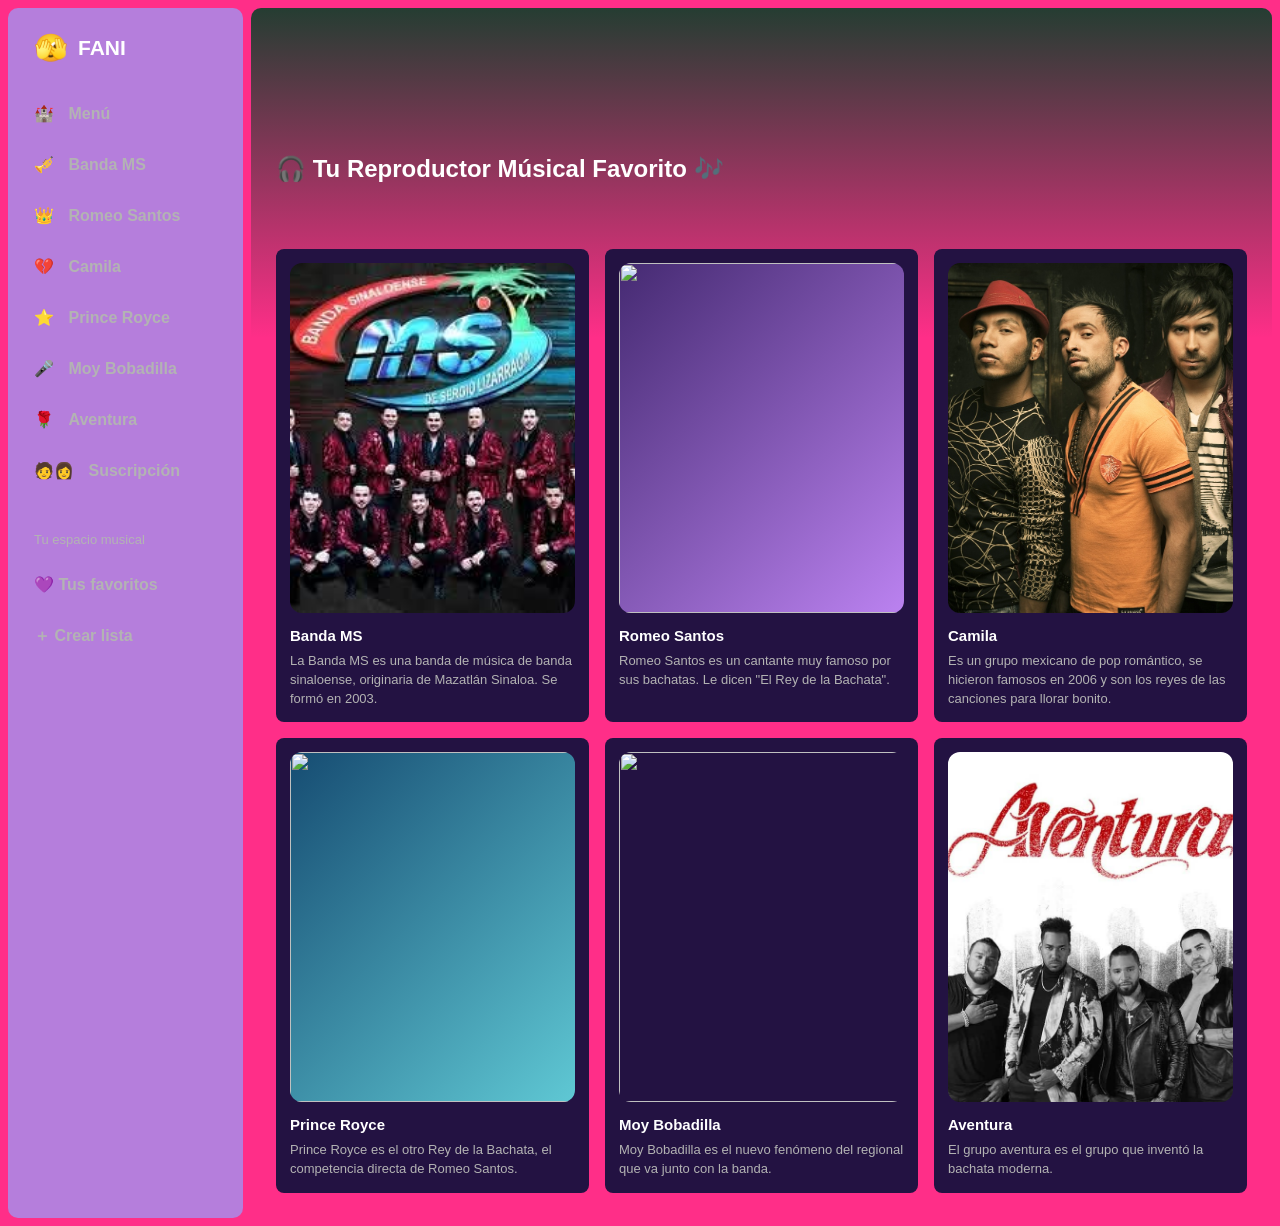
==== index.html @ 831e04ee "Add files via upload" ====
<!DOCTYPE html>
<html lang="es">
<head>
  <meta charset="UTF-8">
  <meta name="viewport" content="width=device-width, initial-scale=1.0">
  <title> Plantilla musical </title>
  <link rel="stylesheet" href="estilos.css">
</head>
<body>
  <div class="app">
    <aside class="sidebar">
       <div class="logo"> 🫣 <span> FANI </span></div>
      <nav aria-label="Menú principal">
        <a href="index.html"> 🏰 <span> Menú </span></a>
        <a href="Banda MS.html"> 🎺 <span> Banda MS </span></a>
        <a href="Romeo Santos.html"> 👑 <span> Romeo Santos </span></a>
        <a href="Camila.html"> 💔 <span> Camila </span></a>
        <a href="Prince Royce.html"> ⭐ <span> Prince Royce </span></a>
        <a href="Moy Bobadilla.html"> 🎤 <span> Moy Bobadilla </span></a>
        <a href="Aventura.html"> 🌹 <span> Aventura </span></a>
        <a href="formulario original.html"> 🧑👩 <span> Suscripción </span></a>
      </nav>
      <div class="sidebar-bottom">
        <p>Tu espacio musical</p>
        <a href="#"> 💜 Tus favoritos</a>
        <a href="#">＋ Crear lista</a>
      </div>
    </aside>

    <main class="main">
      <header class="topbar">
      </header>

      <section class="welcome">
        <p> <h2> 🎧 Tu Reproductor Músical Favorito 🎶 </h2></p>
      </section>
      <section class="content-section">
        <div class="cards">
          <article class="music-card"><div class="cover cover-one"><img src="banda ms.jpeg" height="200" width="200"></div><h3> Banda MS </h3><p> La Banda MS es una banda de música de banda sinaloense, originaria de Mazatlán Sinaloa. Se formó en 2003.</p></article>
          <article class="music-card"><div class="cover cover-two"><img src="romeo santos.jpeg" height="200" width="200"></div><h3> Romeo Santos </h3><p> Romeo Santos es un cantante muy famoso por sus bachatas. Le dicen "El Rey de la Bachata".</p></article>
          <article class="music-card"><div class="cover cover-three"><img src="camila.jpeg" height="200" width="200"></div><h3> Camila </h3><p> Es un grupo mexicano de pop romántico, se hicieron famosos en 2006 y son los reyes de las canciones para llorar bonito.</p></article>
          <article class="music-card"><div class="cover cover-four"><img src="prince royce.jpeg" height="200" width="200"></div><h3> Prince Royce </h3><p>Prince Royce es el otro Rey de la Bachata, el competencia directa de Romeo Santos.</p></article>
          <article class="music-card"><div class="cover cover-five"><img src="moy bobadilla.jpeg" height="300" width="300"></div><h3> Moy Bobadilla </h3><p> Moy Bobadilla es el nuevo fenómeno del regional que va junto con la banda.</p></article>
          <article class="music-card"><div class="cover cover-one"><img src="aventura.jpeg" height="200" width="200"></div><h3> Aventura </h3><p> El grupo aventura es el grupo que inventó la bachata moderna.</p></article>
        </div>
      </section>

    </main>
  </div>
  <script src="script.js"></script>
</body>
</html>
---- estilos.css ----
/* Plantilla responsiva inspirada en una interfaz musical.
   Archivo CSS externo: estilos.css */

:root {
  --background: #ff2e88;
  --sidebar: #b57edc;
  --surface: #2d1552;
  --surface-hover: #3d1a8a;
  --text: #ffffff;
  --muted: #b3b3b3;
  --green: #a855f6;  
}

* { box-sizing: border-box; }

body {
  margin: 0;
  background: var(--background);
  color: var(--text);
  font-family: Arial, Helvetica, sans-serif;
}

button, a { font: inherit; }
a { color: inherit; text-decoration: none; }
button { cursor: pointer; }

.app {
  display: grid;
  grid-template-columns: 235px minmax(0, 1fr);
  gap: 8px;
  min-height: calc(100vh - 90px);
  padding: 8px;
}

.sidebar {
  background: var(--sidebar);
  border-radius: 10px;
  padding: 24px 16px;
  display: flex;
  flex-direction: column;
  gap: 28px;
}

.logo {
  display: flex;
  align-items: center;
  gap: 10px;
  font-size: 27px;
  font-weight: 800;
  padding: 0 10px;
}
.logo span { font-size: 21px; }

.sidebar nav, .sidebar-bottom {
  display: grid;
  gap: 8px;
}
.sidebar nav a, .sidebar-bottom a {
  color: var(--muted);
  padding: 12px 10px;
  border-radius: 6px;
  font-weight: 700;
}
.sidebar nav a span { margin-left: 10px; }
.sidebar nav a:hover, .sidebar-bottom a:hover,
.sidebar nav a.active { color: var(--text); background: #202020; }
.sidebar-bottom { margin-top: 4px; }
.sidebar-bottom p {
  margin: 0;
  padding: 8px 10px;
  color: var(--muted);
  font-size: 13px;
}

.main {
  min-width: 0;
  background: linear-gradient(180deg, #253d32 0, var(--background) 330px);
  border-radius: 10px;
  padding: 0 24px 32px;
  overflow: hidden;
}

.topbar {
  min-height: 72px;
  display: flex;
  justify-content: space-between;
  align-items: center;
  gap: 16px;
}
.arrows, .account { display: flex; align-items: center; gap: 10px; }
.arrows button {
  border: 0;
  border-radius: 50%;
  width: 34px;
  height: 34px;
  color: white;
  background: #080808;
  font-size: 25px;
}
.account button {
  border: 0;
  border-radius: 24px;
  background: transparent;
  color: var(--muted);
  padding: 12px 16px;
  font-weight: 700;
}
.account button:hover { color: white; transform: scale(1.03); }
.account .login { background: white; color: #111; }

.welcome { padding: 30px 0 24px; }
.eyebrow { color: var(--green); font-size: 12px; letter-spacing: 2px; font-weight: 800; }
h1 { font-size: clamp(32px, 5vw, 54px); margin: 10px 0; }
.welcome p:last-child { color: var(--muted); line-height: 1.6; }

.content-section { margin-top: 22px; }
.section-heading { display: flex; justify-content: space-between; align-items: center; gap: 12px; }
.section-heading h2 { font-size: 22px; margin: 0 0 16px; }
.section-heading a { color: var(--muted); font-size: 13px; }
.section-heading a:hover { text-decoration: underline; }

.cards {
  display: grid;
  grid-template-columns: repeat(3, minmax(0, 1fr));
  gap: 16px;
}
.music-card {
  min-width: 0;
  padding: 14px;
  background: #231242;
  border-radius: 8px;
  transition: background .2s ease, transform .2s ease;
}
.music-card:hover { background: var(--surface-hover); transform: translateY(-2px); }
.cover {
  aspect-ratio: 1;
  border-radius: 8px;
  display: grid;
  place-items: center;
  font-size: clamp(40px, 6vw, 72px);
  color: white;
  margin-bottom: 14px;
}
.cover-one { background: linear-gradient(135deg, #57feff, #2554c7); }
.cover-two { background: linear-gradient(135deg, #452a72, #bb82f0); }
.cover-three { background: linear-gradient(135deg, #9b3c26, #f5a35d); }
.cover-four { background: linear-gradient(135deg, #164c72, #5fc8d4); }
.music-card h3 { font-size: 15px; margin: 0 0 8px; }
.music-card p { color: var(--muted); font-size: 13px; line-height: 1.45; margin: 0; }
.empty-panel {
  border: 1px dashed #555;
  border-radius: 8px;
  padding: 24px;
  color: var(--muted);
  line-height: 1.5;
}
music-card 
{padding: 0
width:100%;}
.cover{
  width: 100%;
  height:350px;
  padding: 0
  background:none;
  border-radius:12px;
  overflow:hidden;
}

.cover img {
  width: 100%;
  height:100%;
  object-fit:cover;
  display:block; 
} 

.player {
  position: fixed;
  z-index: 5;
  bottom: 0;
  left: 0;
  right: 0;
  height: 82px;
  padding: 12px 20px;
  display: grid;
  grid-template-columns: 1fr 1.2fr 1fr;
  align-items: center;
  gap: 20px;
  background: #090909;
  border-top: 1px solid #252525;
}
.now-playing { display: flex; align-items: center; gap: 12px; min-width: 0; }
.mini-cover {
  width: 48px;
  height: 48px;
  flex: 0 0 auto;
  display: grid;
  place-items: center;
  background: #245b42;
  border-radius: 4px;
  font-size: 24px;
}
.now-playing strong, .now-playing small { display: block; overflow: hidden; text-overflow: ellipsis; white-space: nowrap; }
.now-playing strong { font-size: 12px; }
.now-playing small { margin-top: 5px; font-size: 11px; color: var(--muted); }
.player-controls { max-width: 520px; width: 100%; justify-self: center; }
.control-buttons { display: flex; align-items: center; justify-content: center; gap: 18px; margin-bottom: 8px; }
.control-buttons button { color: #ddd; background: transparent; border: 0; }
.control-buttons .play {
  background: white; color: #111; border-radius: 50%;
  width: 30px; height: 30px; font-size: 12px;
}
.progress, .volume-line { height: 4px; background: #555; border-radius: 10px; overflow: hidden; }
.progress span { display: block; width: 28%; height: 100%; background: var(--green); }
.volume { display: flex; justify-content: flex-end; align-items: center; gap: 10px; color: var(--muted); }
.volume-line { width: 90px; }

@media (max-width: 1000px) {
  .app { grid-template-columns: 190px minmax(0, 1fr); }
  .cards { grid-template-columns: repeat(2, minmax(0, 1fr)); }
  .main { padding-inline: 18px; }
}

@media (max-width: 620px) {
  .app { display: block; padding: 6px; min-height: calc(100vh - 78px); }
  .sidebar {
    border-radius: 10px 10px 0 0;
    padding: 12px;
    gap: 10px;
  }
  .logo { font-size: 22px; }
  .logo span { font-size: 18px; }
  .sidebar nav { display: flex; gap: 6px; }
  .sidebar nav a { flex: 1; text-align: center; padding: 10px 4px; font-size: 13px; }
  .sidebar nav a span { margin-left: 4px; }
  .sidebar-bottom { display: none; }
  .main { border-radius: 0 0 10px 10px; padding: 0 14px 110px; }
  .topbar { min-height: 58px; }
  .account { gap: 2px; }
  .account button { padding: 10px 8px; font-size: 12px; }
  .welcome { padding-top: 22px; }
  .cards { grid-template-columns: repeat(2, minmax(0, 1fr)); gap: 10px; }
  .music-card { padding: 10px; }
  .section-heading h2 { font-size: 19px; }
  .player {
    height: 72px;
    grid-template-columns: 1fr auto;
    padding: 8px 12px;
    gap: 10px;
  }
  .player-controls { width: 120px; }
  .control-buttons { margin: 0; gap: 10px; }
  .progress, .volume { display: none; }
  .mini-cover { width: 42px; height: 42px; }
  .now-playing strong { max-width: 150px; }
}

@media (max-width: 360px) {
  .sidebar nav a { font-size: 11px; }
  .cards { grid-template-columns: 1fr; }
  .account button { font-size: 11px; }
}
.main {
  padding:25px;
  background:linear-gradient(180deg,#of4c4c, #1a1a2e);

}
 horizontal{
  display: flex;
  flex-direction: row; /* horizontal*/
  gap: 15px;
  overflow-x: auto;
  padding:20px;
  justify-content: flex-start;

}
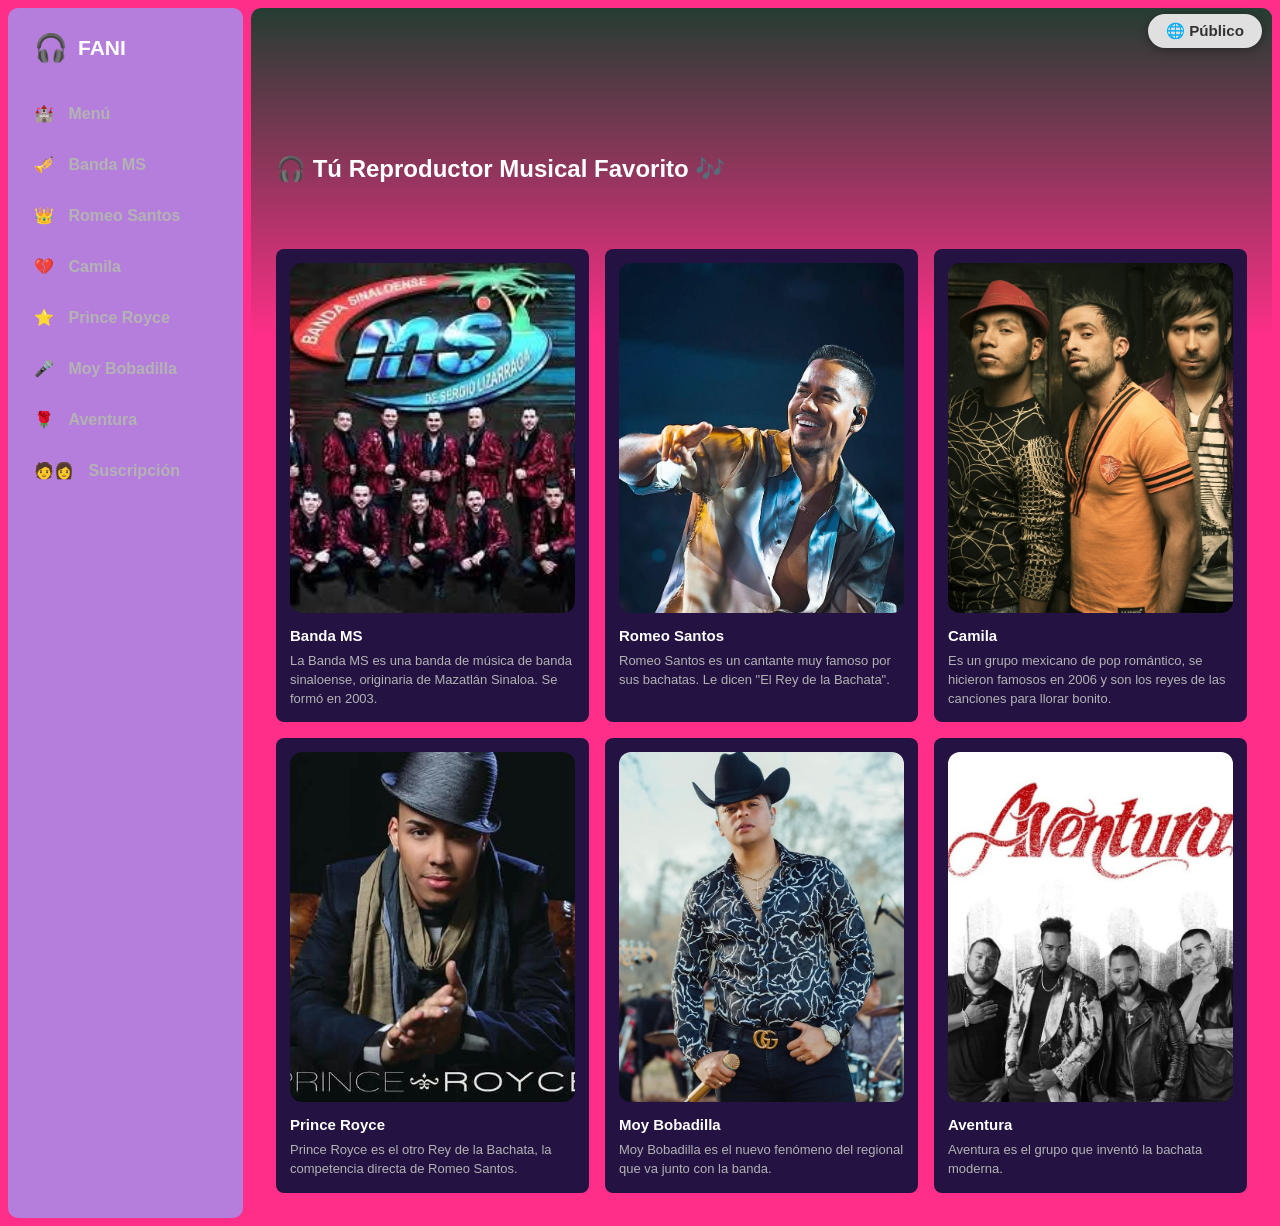
==== commit fba96021: "Add files via upload" ====
--- a/index.html
+++ b/index.html
@@ -9,7 +9,7 @@
 <body>
   <div class="app">
     <aside class="sidebar">
-       <div class="logo"> 🫣 <span> FANI </span></div>
+       <div class="logo">🎧 <span> FANI </span></div>
       <nav aria-label="Menú principal">
         <a href="index.html"> 🏰 <span> Menú </span></a>
         <a href="Banda MS.html"> 🎺 <span> Banda MS </span></a>
@@ -20,11 +20,7 @@
         <a href="Aventura.html"> 🌹 <span> Aventura </span></a>
         <a href="formulario original.html"> 🧑👩 <span> Suscripción </span></a>
       </nav>
-      <div class="sidebar-bottom">
-        <p>Tu espacio musical</p>
-        <a href="#"> 💜 Tus favoritos</a>
-        <a href="#">＋ Crear lista</a>
-      </div>
+      
     </aside>
 
     <main class="main">
@@ -32,16 +28,16 @@
       </header>
 
       <section class="welcome">
-        <p> <h2> 🎧 Tu Reproductor Músical Favorito 🎶 </h2></p>
+        <p> <h2> 🎧 Tú Reproductor Musical Favorito 🎶 </h2></p>
       </section>
       <section class="content-section">
         <div class="cards">
           <article class="music-card"><div class="cover cover-one"><img src="banda ms.jpeg" height="200" width="200"></div><h3> Banda MS </h3><p> La Banda MS es una banda de música de banda sinaloense, originaria de Mazatlán Sinaloa. Se formó en 2003.</p></article>
           <article class="music-card"><div class="cover cover-two"><img src="romeo santos.jpeg" height="200" width="200"></div><h3> Romeo Santos </h3><p> Romeo Santos es un cantante muy famoso por sus bachatas. Le dicen "El Rey de la Bachata".</p></article>
           <article class="music-card"><div class="cover cover-three"><img src="camila.jpeg" height="200" width="200"></div><h3> Camila </h3><p> Es un grupo mexicano de pop romántico, se hicieron famosos en 2006 y son los reyes de las canciones para llorar bonito.</p></article>
-          <article class="music-card"><div class="cover cover-four"><img src="prince royce.jpeg" height="200" width="200"></div><h3> Prince Royce </h3><p>Prince Royce es el otro Rey de la Bachata, el competencia directa de Romeo Santos.</p></article>
+          <article class="music-card"><div class="cover cover-four"><img src="prince royce.jpeg" height="200" width="200"></div><h3> Prince Royce </h3><p>Prince Royce es el otro Rey de la Bachata, la competencia directa de Romeo Santos.</p></article>
           <article class="music-card"><div class="cover cover-five"><img src="moy bobadilla.jpeg" height="300" width="300"></div><h3> Moy Bobadilla </h3><p> Moy Bobadilla es el nuevo fenómeno del regional que va junto con la banda.</p></article>
-          <article class="music-card"><div class="cover cover-one"><img src="aventura.jpeg" height="200" width="200"></div><h3> Aventura </h3><p> El grupo aventura es el grupo que inventó la bachata moderna.</p></article>
+          <article class="music-card"><div class="cover cover-one"><img src="aventura.jpeg" height="200" width="200"></div><h3> Aventura </h3><p> Aventura es el grupo que inventó la bachata moderna.</p></article>
         </div>
       </section>
 
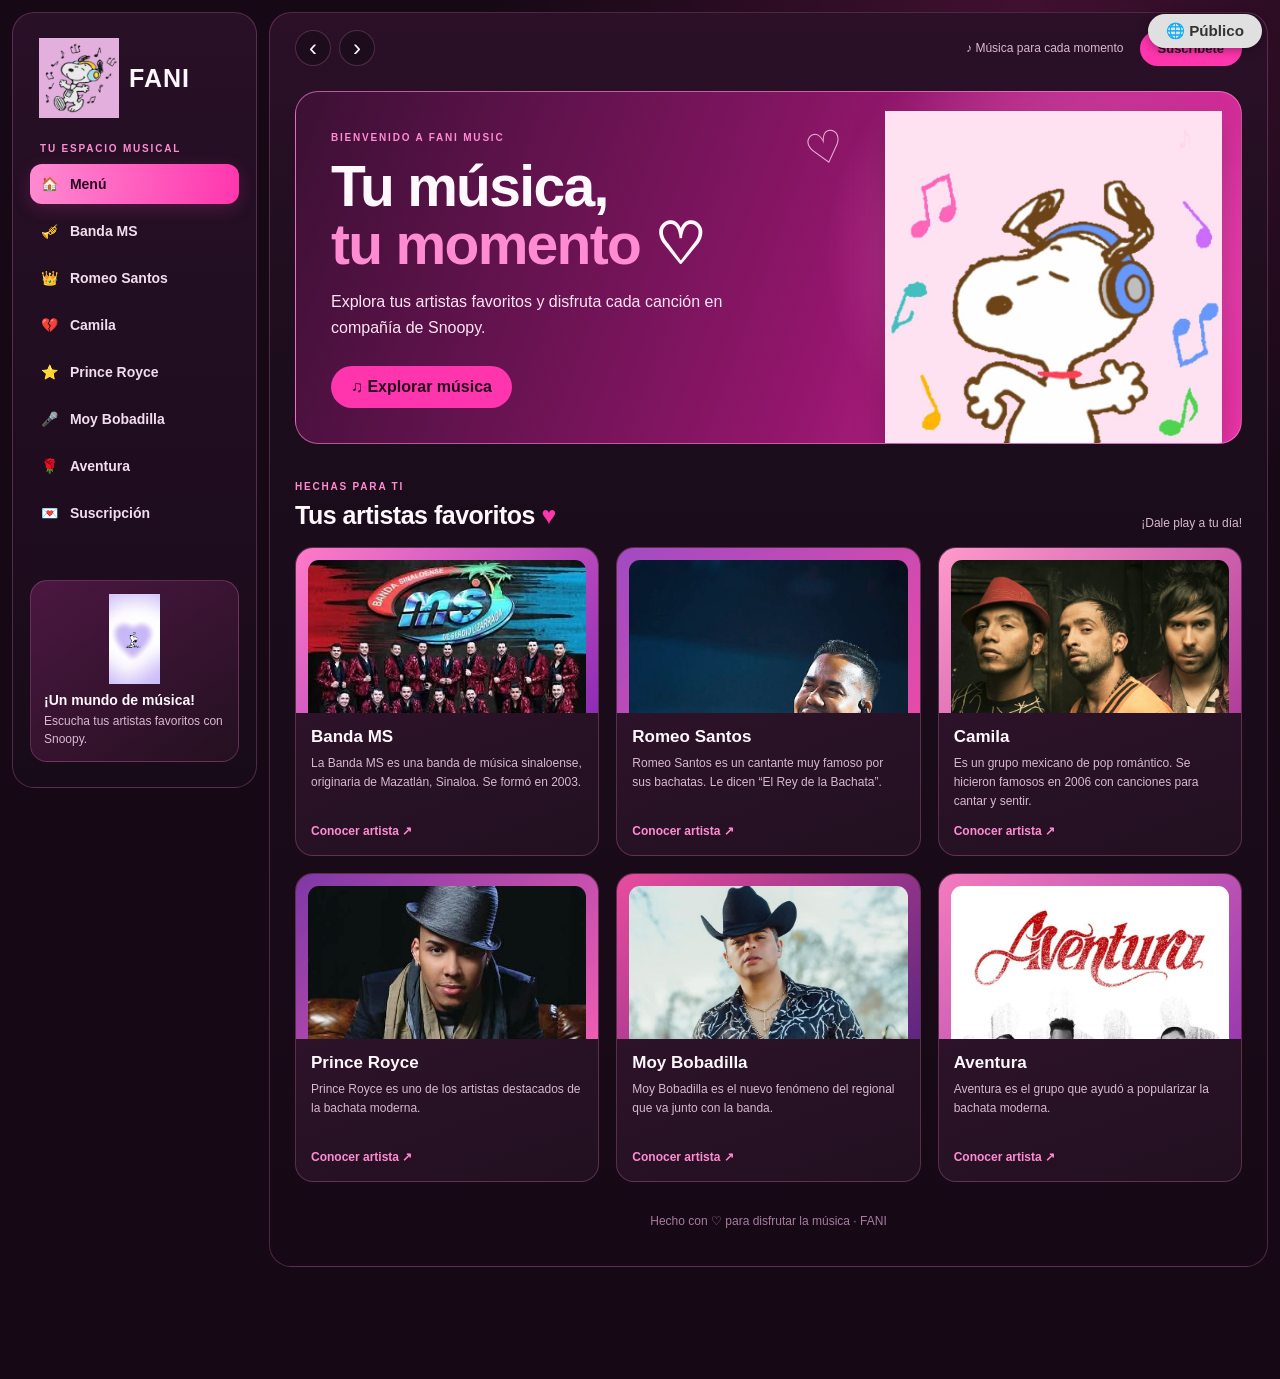
==== commit 297386a0: "Add files via upload" ====
--- a/index.html
+++ b/index.html
@@ -3,46 +3,141 @@
 <head>
   <meta charset="UTF-8">
   <meta name="viewport" content="width=device-width, initial-scale=1.0">
-  <title> Plantilla musical </title>
+  <title>FANI | Spotify Snoopy</title>
   <link rel="stylesheet" href="estilos.css">
 </head>
 <body>
   <div class="app">
     <aside class="sidebar">
-       <div class="logo">🎧 <span> FANI </span></div>
+      <div class="logo"><img src="snoopy.jpeg" alt="Snoopy con audífonos" width="80" height="80"> <span>FANI</span></div>
+
+      <p class="menu-label">TU ESPACIO MUSICAL</p>
       <nav aria-label="Menú principal">
-        <a href="index.html"> 🏰 <span> Menú </span></a>
-        <a href="Banda MS.html"> 🎺 <span> Banda MS </span></a>
-        <a href="Romeo Santos.html"> 👑 <span> Romeo Santos </span></a>
-        <a href="Camila.html"> 💔 <span> Camila </span></a>
-        <a href="Prince Royce.html"> ⭐ <span> Prince Royce </span></a>
-        <a href="Moy Bobadilla.html"> 🎤 <span> Moy Bobadilla </span></a>
-        <a href="Aventura.html"> 🌹 <span> Aventura </span></a>
-        <a href="formulario original.html"> 🧑👩 <span> Suscripción </span></a>
+        <a class="active" href="index.html">🏠 <span>Menú</span></a>
+        <a href="Banda MS.html">🎺 <span>Banda MS</span></a>
+        <a href="Romeo Santos.html">👑 <span>Romeo Santos</span></a>
+        <a href="Camila.html">💔 <span>Camila</span></a>
+        <a href="Prince Royce.html">⭐ <span>Prince Royce</span></a>
+        <a href="Moy Bobadilla.html">🎤 <span>Moy Bobadilla</span></a>
+        <a href="Aventura.html">🌹 <span>Aventura</span></a>
+        <a href="formulario original.html">💌 <span>Suscripción</span></a>
       </nav>
-      
+
+      <div class="sidebar-note">
+        <img src="snoopy yo.jpeg" alt="Snoopy con audífonos">
+        <strong>¡Un mundo de música!</strong>
+        <p>Escucha tus artistas favoritos con Snoopy.</p>
+      </div>
     </aside>
 
     <main class="main">
       <header class="topbar">
+        <div class="arrows">
+          <button type="button" aria-label="Atrás">‹</button>
+          <button type="button" aria-label="Adelante">›</button>
+        </div>
+        <div class="topbar-right">
+          <span class="top-tag">♪ Música para cada momento</span>
+          <a class="subscribe" href="formulario original.html">Suscríbete</a>
+        </div>
       </header>
 
       <section class="welcome">
-        <p> <h2> 🎧 Tú Reproductor Musical Favorito 🎶 </h2></p>
+        <div class="welcome-copy">
+          <span class="eyebrow">BIENVENIDO A FANI MUSIC</span>
+          <h1>Tu música,<br><em>tu momento</em> ♡</h1>
+          <p>Explora tus artistas favoritos y disfruta cada canción en compañía de Snoopy.</p>
+          <a class="listen-button" href="#favoritos">♫ Explorar música</a>
+        </div>
+        <img class="hero-snoopy" src="mi snoopy.jpeg" alt="Snoopy y Woodstock disfrutando de la música">
+        <span class="floating-heart heart-one">♡</span>
+        <span class="floating-heart heart-two">♪</span>
       </section>
-      <section class="content-section">
+
+      <section class="content-section" id="favoritos">
+        <div class="section-heading">
+          <div>
+            <span class="eyebrow">HECHAS PARA TI</span>
+            <h2>Tus artistas favoritos <span>♥</span></h2>
+          </div>
+          <span class="section-note">¡Dale play a tu día!</span>
+        </div>
+
         <div class="cards">
-          <article class="music-card"><div class="cover cover-one"><img src="banda ms.jpeg" height="200" width="200"></div><h3> Banda MS </h3><p> La Banda MS es una banda de música de banda sinaloense, originaria de Mazatlán Sinaloa. Se formó en 2003.</p></article>
-          <article class="music-card"><div class="cover cover-two"><img src="romeo santos.jpeg" height="200" width="200"></div><h3> Romeo Santos </h3><p> Romeo Santos es un cantante muy famoso por sus bachatas. Le dicen "El Rey de la Bachata".</p></article>
-          <article class="music-card"><div class="cover cover-three"><img src="camila.jpeg" height="200" width="200"></div><h3> Camila </h3><p> Es un grupo mexicano de pop romántico, se hicieron famosos en 2006 y son los reyes de las canciones para llorar bonito.</p></article>
-          <article class="music-card"><div class="cover cover-four"><img src="prince royce.jpeg" height="200" width="200"></div><h3> Prince Royce </h3><p>Prince Royce es el otro Rey de la Bachata, la competencia directa de Romeo Santos.</p></article>
-          <article class="music-card"><div class="cover cover-five"><img src="moy bobadilla.jpeg" height="300" width="300"></div><h3> Moy Bobadilla </h3><p> Moy Bobadilla es el nuevo fenómeno del regional que va junto con la banda.</p></article>
-          <article class="music-card"><div class="cover cover-one"><img src="aventura.jpeg" height="200" width="200"></div><h3> Aventura </h3><p> Aventura es el grupo que inventó la bachata moderna.</p></article>
+          <article class="music-card">
+            <div class="cover cover-one">
+              <img src="banda ms.jpeg" alt="Banda MS">
+            </div>
+            <div class="card-info">
+              <h3>Banda MS</h3>
+              <p>La Banda MS es una banda de música sinaloense, originaria de Mazatlán, Sinaloa. Se formó en 2003.</p>
+              <a class="card-link" href="Banda MS.html">Conocer artista ↗</a>
+            </div>
+          </article>
+
+          <article class="music-card">
+            <div class="cover cover-two">
+              <img src="romeo santos.jpeg" alt="Romeo Santos">
+            </div>
+            <div class="card-info">
+              <h3>Romeo Santos</h3>
+              <p>Romeo Santos es un cantante muy famoso por sus bachatas. Le dicen “El Rey de la Bachata”.</p>
+              <a class="card-link" href="Romeo Santos.html">Conocer artista ↗</a>
+            </div>
+          </article>
+
+          <article class="music-card">
+            <div class="cover cover-three">
+              <img src="camila.jpeg" alt="Camila">
+            </div>
+            <div class="card-info">
+              <h3>Camila</h3>
+              <p>Es un grupo mexicano de pop romántico. Se hicieron famosos en 2006 con canciones para cantar y sentir.</p>
+              <a class="card-link" href="Camila.html">Conocer artista ↗</a>
+            </div>
+          </article>
+
+          <article class="music-card">
+            <div class="cover cover-four">
+              <img src="prince royce.jpeg" alt="Prince Royce">
+            </div>
+            <div class="card-info">
+              <h3>Prince Royce</h3>
+              <p>Prince Royce es uno de los artistas destacados de la bachata moderna.</p>
+              <a class="card-link" href="Prince Royce.html">Conocer artista ↗</a>
+            </div>
+          </article>
+
+          <article class="music-card">
+            <div class="cover cover-five">
+              <img src="moy bobadilla.jpeg" alt="Moy Bobadilla">
+            </div>
+            <div class="card-info">
+              <h3>Moy Bobadilla</h3>
+              <p>Moy Bobadilla es el nuevo fenómeno del regional que va junto con la banda.</p>
+              <a class="card-link" href="Moy Bobadilla.html">Conocer artista ↗</a>
+            </div>
+          </article>
+
+          <article class="music-card">
+            <div class="cover cover-six">
+              <img src="aventura.jpeg" alt="Aventura">
+            </div>
+            <div class="card-info">
+              <h3>Aventura</h3>
+              <p>Aventura es el grupo que ayudó a popularizar la bachata moderna.</p>
+              <a class="card-link" href="Aventura.html">Conocer artista ↗</a>
+            </div>
+          </article>
         </div>
       </section>
 
+      <footer class="footer">Hecho con ♡ para disfrutar la música · FANI</footer>
     </main>
   </div>
+
+  
+
   <script src="script.js"></script>
 </body>
-</html>
+</html>
--- a/estilos.css
+++ b/estilos.css
@@ -1,275 +1,348 @@
-/* Plantilla responsiva inspirada en una interfaz musical.
-   Archivo CSS externo: estilos.css */
-
+/* FANI MUSIC — tema Snoopy rosa y fucsia */
 :root {
-  --background: #ff2e88;
-  --sidebar: #b57edc;
-  --surface: #2d1552;
-  --surface-hover: #3d1a8a;
-  --text: #ffffff;
-  --muted: #b3b3b3;
-  --green: #a855f6;  
+  --bg: #160815;
+  --panel: #241020;
+  --panel2: #32132c;
+  --pink: #ff35ad;
+  --pink-light: #ff8bd2;
+  --purple: #9d39c8;
+  --white: #fff8fd;
+  --muted: #d9b8d1;
+  --line: rgba(255, 139, 210, .24);
 }
 
 * { box-sizing: border-box; }
-
+html { scroll-behavior: smooth; }
 body {
   margin: 0;
-  background: var(--background);
-  color: var(--text);
-  font-family: Arial, Helvetica, sans-serif;
-}
-
-button, a { font: inherit; }
+  padding-bottom: 100px;
+  color: var(--white);
+  background:
+    radial-gradient(circle at 80% 0%, rgba(255, 53, 173, .18), transparent 32%),
+    var(--bg);
+  font-family: "Segoe UI", Arial, sans-serif;
+}
 a { color: inherit; text-decoration: none; }
-button { cursor: pointer; }
+button { font: inherit; cursor: pointer; }
 
 .app {
   display: grid;
-  grid-template-columns: 235px minmax(0, 1fr);
-  gap: 8px;
-  min-height: calc(100vh - 90px);
-  padding: 8px;
+  grid-template-columns: 245px minmax(0, 1fr);
+  gap: 12px;
+  min-height: calc(100vh - 100px);
+  padding: 12px;
 }
 
 .sidebar {
-  background: var(--sidebar);
-  border-radius: 10px;
-  padding: 24px 16px;
+  position: sticky;
+  top: 12px;
+  height: calc(100vh - 124px);
+  min-height: 580px;
   display: flex;
   flex-direction: column;
-  gap: 28px;
-}
-
+  gap: 20px;
+  padding: 25px 17px;
+  border: 1px solid var(--line);
+  border-radius: 22px;
+  background: linear-gradient(180deg, #281027, #180b19);
+}
 .logo {
   display: flex;
   align-items: center;
   gap: 10px;
-  font-size: 27px;
+  padding: 0 9px;
+  color: var(--pink);
+  font-size: 30px;
+  font-weight: 900;
+}
+.logo span { color: var(--white); font-size: 25px; letter-spacing: 1px; }
+.menu-label, .eyebrow {
+  color: var(--pink-light);
+  font-size: 10px;
   font-weight: 800;
-  padding: 0 10px;
-}
-.logo span { font-size: 21px; }
-
-.sidebar nav, .sidebar-bottom {
-  display: grid;
-  gap: 8px;
-}
-.sidebar nav a, .sidebar-bottom a {
-  color: var(--muted);
-  padding: 12px 10px;
-  border-radius: 6px;
-  font-weight: 700;
-}
-.sidebar nav a span { margin-left: 10px; }
-.sidebar nav a:hover, .sidebar-bottom a:hover,
-.sidebar nav a.active { color: var(--text); background: #202020; }
-.sidebar-bottom { margin-top: 4px; }
-.sidebar-bottom p {
-  margin: 0;
-  padding: 8px 10px;
-  color: var(--muted);
-  font-size: 13px;
-}
+  letter-spacing: 1.8px;
+}
+.menu-label { margin: 5px 10px -10px; }
+.sidebar nav { display: grid; gap: 7px; }
+.sidebar nav a {
+  padding: 12px 11px;
+  border-radius: 12px;
+  color: #f3dced;
+  font-size: 14px;
+  font-weight: 650;
+  transition: .2s;
+}
+.sidebar nav a span { margin-left: 8px; }
+.sidebar nav a:hover, .sidebar nav a.active {
+  color: #260b20;
+  background: linear-gradient(100deg, var(--pink-light), var(--pink));
+  box-shadow: 0 5px 18px rgba(255, 53, 173, .2);
+}
+.sidebar-note {
+  margin-top: auto;
+  padding: 13px;
+  border: 1px solid var(--line);
+  border-radius: 17px;
+  background: linear-gradient(145deg, #4b1741, #241020);
+}
+.sidebar-note img {
+  display: block;
+  width: 100%;
+  height: 90px;
+  object-fit: contain;
+  border-radius: 10px;
+}
+.sidebar-note strong { display: block; margin-top: 8px; font-size: 14px; }
+.sidebar-note p { margin: 5px 0 0; color: var(--muted); font-size: 12px; line-height: 1.45; }
 
 .main {
   min-width: 0;
-  background: linear-gradient(180deg, #253d32 0, var(--background) 330px);
-  border-radius: 10px;
-  padding: 0 24px 32px;
+  padding: 0 25px 30px;
   overflow: hidden;
-}
-
+  border: 1px solid var(--line);
+  border-radius: 22px;
+  background: linear-gradient(180deg, #2b1028 0, #1b0d1b 380px, #160815 100%);
+}
 .topbar {
-  min-height: 72px;
-  display: flex;
+  min-height: 70px;
+  display: flex;
+  align-items: center;
   justify-content: space-between;
+  gap: 15px;
+}
+.arrows { display: flex; gap: 8px; }
+.arrows button {
+  width: 36px;
+  height: 36px;
+  border: 1px solid var(--line);
+  border-radius: 50%;
+  color: var(--white);
+  background: #1c0c1c;
+  font-size: 24px;
+}
+.arrows button:hover { background: var(--pink); color: #21091d; }
+.topbar-right { display: flex; align-items: center; gap: 16px; }
+.top-tag { color: var(--muted); font-size: 12px; }
+.subscribe {
+  padding: 10px 18px;
+  border-radius: 25px;
+  color: #260b20;
+  background: var(--pink);
+  font-size: 13px;
+  font-weight: 800;
+}
+.subscribe:hover, .listen-button:hover { background: var(--pink-light); }
+
+.welcome {
+  position: relative;
+  isolation: isolate;
+  display: flex;
   align-items: center;
-  gap: 16px;
-}
-.arrows, .account { display: flex; align-items: center; gap: 10px; }
-.arrows button {
-  border: 0;
-  border-radius: 50%;
-  width: 34px;
-  height: 34px;
-  color: white;
-  background: #080808;
-  font-size: 25px;
-}
-.account button {
-  border: 0;
-  border-radius: 24px;
-  background: transparent;
-  color: var(--muted);
-  padding: 12px 16px;
-  font-weight: 700;
-}
-.account button:hover { color: white; transform: scale(1.03); }
-.account .login { background: white; color: #111; }
-
-.welcome { padding: 30px 0 24px; }
-.eyebrow { color: var(--green); font-size: 12px; letter-spacing: 2px; font-weight: 800; }
-h1 { font-size: clamp(32px, 5vw, 54px); margin: 10px 0; }
-.welcome p:last-child { color: var(--muted); line-height: 1.6; }
-
-.content-section { margin-top: 22px; }
-.section-heading { display: flex; justify-content: space-between; align-items: center; gap: 12px; }
-.section-heading h2 { font-size: 22px; margin: 0 0 16px; }
-.section-heading a { color: var(--muted); font-size: 13px; }
-.section-heading a:hover { text-decoration: underline; }
+  min-height: 290px;
+  margin: 8px 0 32px;
+  padding: 35px;
+  overflow: hidden;
+  border: 1px solid rgba(255, 139, 210, .6);
+  border-radius: 23px;
+  background:
+    radial-gradient(circle at 80% 45%, rgba(255, 125, 210, .65), transparent 29%),
+    linear-gradient(110deg, #3b1034 0%, #94166d 58%, #ed36aa 100%);
+}
+.welcome-copy { position: relative; z-index: 2; max-width: 58%; }
+.welcome h1 {
+  margin: 12px 0;
+  font-size: clamp(34px, 5vw, 57px);
+  line-height: 1.02;
+  letter-spacing: -1.7px;
+}
+.welcome h1 em { color: #ff8bd2; font-style: normal; }
+.welcome p { max-width: 460px; color: #ffe4f5; line-height: 1.6; }
+.listen-button {
+  display: inline-block;
+  margin-top: 10px;
+  padding: 12px 20px;
+  border-radius: 25px;
+  color: #25091f;
+  background: var(--pink);
+  font-weight: 850;
+}
+.hero-snoopy {
+  position: absolute;
+  z-index: 1;
+  right: 2%;
+  bottom: -5px;
+  width: min(43%, 390px);
+  height: 96%;
+  object-fit: contain;
+  object-position: bottom right;
+  filter: drop-shadow(0 12px 15px rgba(25, 0, 20, .25));
+}
+.floating-heart {
+  position: absolute;
+  z-index: 1;
+  color: #ffd5ed;
+  font-size: 44px;
+  opacity: .8;
+}
+.heart-one { top: 30px; right: 42%; transform: rotate(-15deg); }
+.heart-two { right: 5%; top: 24px; font-size: 36px; }
+
+.content-section { margin-top: 28px; }
+.section-heading {
+  display: flex;
+  align-items: end;
+  justify-content: space-between;
+  gap: 12px;
+  margin-bottom: 17px;
+}
+.section-heading h2 { margin: 7px 0 0; font-size: 25px; letter-spacing: -.5px; }
+.section-heading h2 span { color: var(--pink); }
+.section-note { color: var(--muted); font-size: 12px; }
 
 .cards {
   display: grid;
   grid-template-columns: repeat(3, minmax(0, 1fr));
-  gap: 16px;
+  gap: 17px;
 }
 .music-card {
   min-width: 0;
-  padding: 14px;
-  background: #231242;
-  border-radius: 8px;
-  transition: background .2s ease, transform .2s ease;
-}
-.music-card:hover { background: var(--surface-hover); transform: translateY(-2px); }
+  overflow: hidden;
+  border: 1px solid var(--line);
+  border-radius: 18px;
+  background: linear-gradient(160deg, #35142f, #211020);
+  transition: transform .2s, box-shadow .2s;
+}
+.music-card:hover {
+  transform: translateY(-5px);
+  box-shadow: 0 12px 28px rgba(255, 53, 173, .13);
+}
 .cover {
-  aspect-ratio: 1;
-  border-radius: 8px;
+  height: 165px;
+  padding: 12px;
   display: grid;
   place-items: center;
-  font-size: clamp(40px, 6vw, 72px);
-  color: white;
-  margin-bottom: 14px;
-}
-.cover-one { background: linear-gradient(135deg, #57feff, #2554c7); }
-.cover-two { background: linear-gradient(135deg, #452a72, #bb82f0); }
-.cover-three { background: linear-gradient(135deg, #9b3c26, #f5a35d); }
-.cover-four { background: linear-gradient(135deg, #164c72, #5fc8d4); }
-.music-card h3 { font-size: 15px; margin: 0 0 8px; }
-.music-card p { color: var(--muted); font-size: 13px; line-height: 1.45; margin: 0; }
-.empty-panel {
-  border: 1px dashed #555;
-  border-radius: 8px;
-  padding: 24px;
-  color: var(--muted);
-  line-height: 1.5;
-}
-music-card 
-{padding: 0
-width:100%;}
-.cover{
-  width: 100%;
-  height:350px;
-  padding: 0
-  background:none;
-  border-radius:12px;
-  overflow:hidden;
-}
-
+  overflow: hidden;
+  background: linear-gradient(135deg, #ff7bc9, #8e2cb5);
+}
+.cover-two { background: linear-gradient(135deg, #a14bc2, #e64ba7); }
+.cover-three { background: linear-gradient(135deg, #ff9acb, #b13e9b); }
+.cover-four { background: linear-gradient(135deg, #7f38a6, #ed5db2); }
+.cover-five { background: linear-gradient(135deg, #e94c9d, #5e267e); }
+.cover-six { background: linear-gradient(135deg, #f47bbd, #9b3aaf); }
 .cover img {
   width: 100%;
-  height:100%;
-  object-fit:cover;
-  display:block; 
-} 
+  height: 100%;
+  object-fit: cover;
+  border-radius: 11px;
+}
+.card-info { padding: 14px 15px 16px; }
+.card-info h3 { margin: 0 0 7px; font-size: 17px; }
+.card-info p { min-height: 58px; margin: 0; color: var(--muted); font-size: 12px; line-height: 1.55; }
+.card-link {
+  display: inline-block;
+  margin-top: 12px;
+  color: var(--pink-light);
+  font-size: 12px;
+  font-weight: 800;
+}
+.card-link:hover { color: white; text-decoration: underline; }
+.footer { padding: 32px 0 8px; color: #a77c9f; text-align: center; font-size: 12px; }
 
 .player {
   position: fixed;
-  z-index: 5;
+  z-index: 10;
+  right: 0;
   bottom: 0;
   left: 0;
-  right: 0;
-  height: 82px;
-  padding: 12px 20px;
+  min-height: 86px;
   display: grid;
   grid-template-columns: 1fr 1.2fr 1fr;
   align-items: center;
   gap: 20px;
-  background: #090909;
-  border-top: 1px solid #252525;
+  padding: 10px 24px;
+  border-top: 1px solid var(--line);
+  background: rgba(18, 7, 18, .97);
+  box-shadow: 0 -8px 30px rgba(0, 0, 0, .28);
 }
 .now-playing { display: flex; align-items: center; gap: 12px; min-width: 0; }
 .mini-cover {
-  width: 48px;
-  height: 48px;
-  flex: 0 0 auto;
+  width: 52px;
+  height: 52px;
   display: grid;
   place-items: center;
-  background: #245b42;
-  border-radius: 4px;
-  font-size: 24px;
-}
-.now-playing strong, .now-playing small { display: block; overflow: hidden; text-overflow: ellipsis; white-space: nowrap; }
-.now-playing strong { font-size: 12px; }
-.now-playing small { margin-top: 5px; font-size: 11px; color: var(--muted); }
-.player-controls { max-width: 520px; width: 100%; justify-self: center; }
-.control-buttons { display: flex; align-items: center; justify-content: center; gap: 18px; margin-bottom: 8px; }
-.control-buttons button { color: #ddd; background: transparent; border: 0; }
+  border-radius: 12px;
+  color: #260b20;
+  background: linear-gradient(135deg, var(--pink-light), var(--pink));
+  font-size: 27px;
+}
+.now-playing strong, .now-playing small { display: block; white-space: nowrap; }
+.now-playing strong { font-size: 13px; }
+.now-playing small { margin-top: 4px; color: var(--muted); font-size: 11px; }
+.player-heart { margin-left: 10px; color: var(--pink); font-size: 24px; }
+.player-controls { width: 100%; max-width: 430px; justify-self: center; }
+.control-buttons { display: flex; justify-content: center; align-items: center; gap: 22px; margin-bottom: 9px; }
+.control-buttons button { border: 0; color: #fceaf6; background: transparent; }
+.control-buttons button:hover { color: var(--pink); }
 .control-buttons .play {
-  background: white; color: #111; border-radius: 50%;
-  width: 30px; height: 30px; font-size: 12px;
-}
-.progress, .volume-line { height: 4px; background: #555; border-radius: 10px; overflow: hidden; }
-.progress span { display: block; width: 28%; height: 100%; background: var(--green); }
-.volume { display: flex; justify-content: flex-end; align-items: center; gap: 10px; color: var(--muted); }
-.volume-line { width: 90px; }
-
-@media (max-width: 1000px) {
-  .app { grid-template-columns: 190px minmax(0, 1fr); }
+  width: 36px;
+  height: 36px;
+  border-radius: 50%;
+  color: #260b20;
+  background: var(--pink);
+  font-size: 13px;
+}
+.progress { height: 4px; overflow: hidden; border-radius: 10px; background: #56304e; }
+.progress span { display: block; width: 35%; height: 100%; border-radius: inherit; background: var(--pink); }
+.player-label { justify-self: end; color: var(--muted); font-size: 12px; }
+
+@media (max-width: 950px) {
+  .app { grid-template-columns: 205px minmax(0, 1fr); }
   .cards { grid-template-columns: repeat(2, minmax(0, 1fr)); }
   .main { padding-inline: 18px; }
-}
-
-@media (max-width: 620px) {
-  .app { display: block; padding: 6px; min-height: calc(100vh - 78px); }
+  .welcome { padding: 25px; }
+  .welcome-copy { max-width: 62%; }
+}
+@media (max-width: 650px) {
+  body { padding-bottom: 78px; }
+  .app { display: block; padding: 7px; }
   .sidebar {
-    border-radius: 10px 10px 0 0;
+    position: static;
+    height: auto;
+    min-height: 0;
     padding: 12px;
     gap: 10px;
+    border-radius: 16px;
   }
   .logo { font-size: 22px; }
-  .logo span { font-size: 18px; }
-  .sidebar nav { display: flex; gap: 6px; }
-  .sidebar nav a { flex: 1; text-align: center; padding: 10px 4px; font-size: 13px; }
+  .logo span { font-size: 20px; }
+  .menu-label, .sidebar-note { display: none; }
+  .sidebar nav { display: flex; gap: 5px; overflow-x: auto; }
+  .sidebar nav a { flex: 0 0 auto; padding: 10px 9px; font-size: 12px; }
   .sidebar nav a span { margin-left: 4px; }
-  .sidebar-bottom { display: none; }
-  .main { border-radius: 0 0 10px 10px; padding: 0 14px 110px; }
+  .main { margin-top: 8px; padding: 0 12px 25px; border-radius: 16px; }
   .topbar { min-height: 58px; }
-  .account { gap: 2px; }
-  .account button { padding: 10px 8px; font-size: 12px; }
-  .welcome { padding-top: 22px; }
+  .top-tag { display: none; }
+  .welcome { min-height: 240px; padding: 22px 17px; }
+  .welcome-copy { max-width: 68%; }
+  .welcome h1 { font-size: clamp(29px, 8vw, 42px); }
+  .welcome p { font-size: 12px; }
+  .hero-snoopy { right: -4%; width: 42%; height: 78%; }
+  .heart-one { right: 34%; font-size: 30px; }
+  .section-heading h2 { font-size: 20px; }
+  .section-note { display: none; }
   .cards { grid-template-columns: repeat(2, minmax(0, 1fr)); gap: 10px; }
-  .music-card { padding: 10px; }
-  .section-heading h2 { font-size: 19px; }
-  .player {
-    height: 72px;
-    grid-template-columns: 1fr auto;
-    padding: 8px 12px;
-    gap: 10px;
-  }
+  .cover { height: 115px; padding: 7px; }
+  .card-info { padding: 10px; }
+  .card-info h3 { font-size: 14px; }
+  .card-info p { min-height: 75px; font-size: 11px; }
+  .player { min-height: 70px; grid-template-columns: 1fr auto; padding: 8px 11px; gap: 8px; }
+  .mini-cover { width: 43px; height: 43px; }
   .player-controls { width: 120px; }
-  .control-buttons { margin: 0; gap: 10px; }
-  .progress, .volume { display: none; }
-  .mini-cover { width: 42px; height: 42px; }
-  .now-playing strong { max-width: 150px; }
-}
-
-@media (max-width: 360px) {
-  .sidebar nav a { font-size: 11px; }
+  .control-buttons { gap: 12px; margin: 0; }
+  .progress, .player-label { display: none; }
+}
+@media (max-width: 370px) {
   .cards { grid-template-columns: 1fr; }
-  .account button { font-size: 11px; }
-}
-.main {
-  padding:25px;
-  background:linear-gradient(180deg,#of4c4c, #1a1a2e);
-
-}
- horizontal{
-  display: flex;
-  flex-direction: row; /* horizontal*/
-  gap: 15px;
-  overflow-x: auto;
-  padding:20px;
-  justify-content: flex-start;
-
-}
+  .cover { height: 170px; }
+  .welcome-copy { max-width: 72%; }
+}
